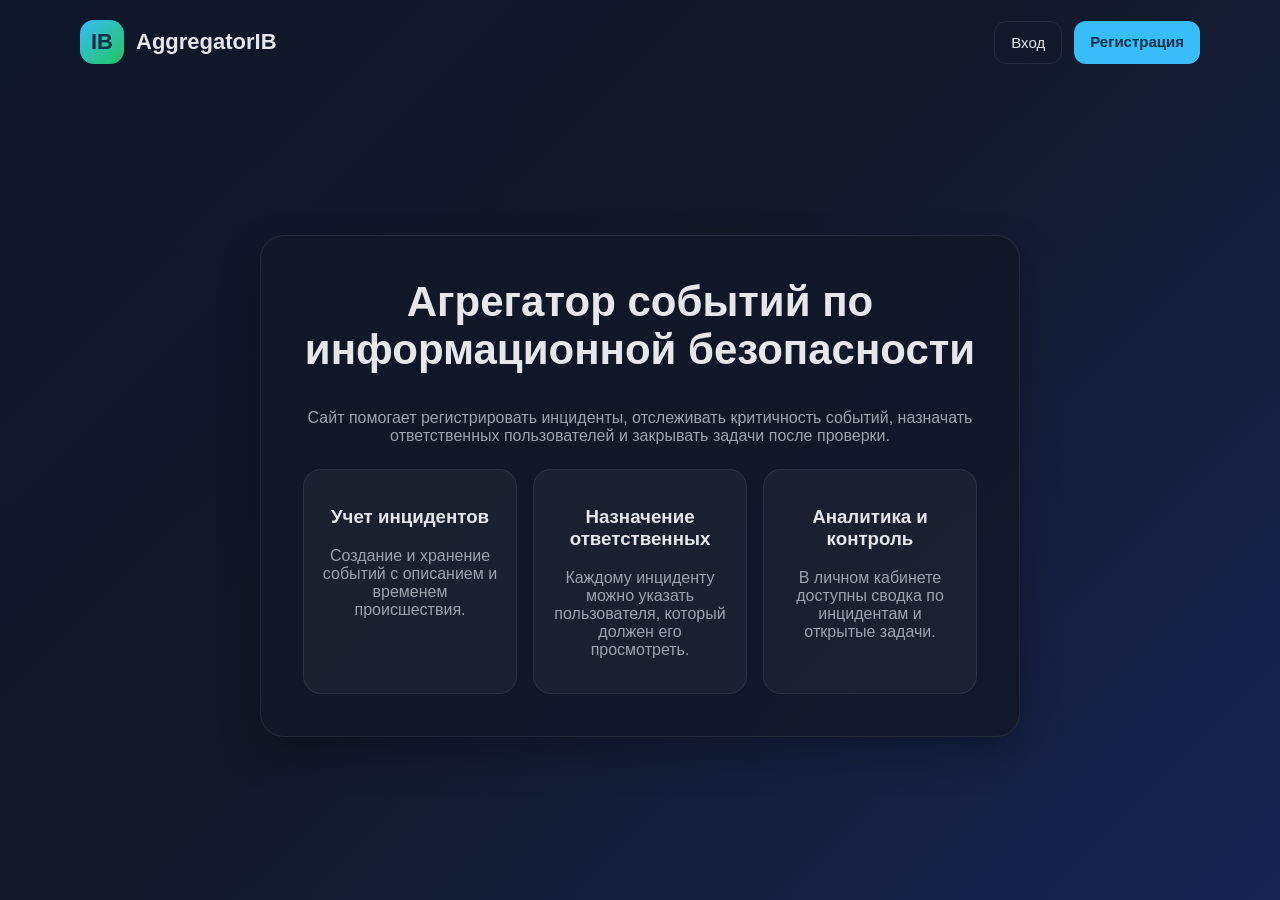
==== static/index.html @ fdbe21df "structure" ====
<!DOCTYPE html>
<html lang="ru">
<head>
    <meta charset="UTF-8">
    <meta name="viewport" content="width=device-width, initial-scale=1.0">
    <title>AggregatorIB</title>
    <link rel="stylesheet" href="/static/css/style.css">
</head>
<body>
    <div class="container">
        <header class="topbar">
            <div class="brand">
                <div class="logo">IB</div>
                <div>AggregatorIB</div>
            </div>
            <div class="top-actions">
                <a class="button button-secondary" href="/login">Вход</a>
                <a class="button button-primary" href="/register">Регистрация</a>
            </div>
        </header>

        <main class="hero">
            <section class="hero-card">
                <h1>Агрегатор событий по информационной безопасности</h1>
                <p class="muted">
                    Сайт помогает регистрировать инциденты, отслеживать критичность событий,
                    назначать ответственных пользователей и закрывать задачи после проверки.
                </p>
                <div class="hero-grid">
                    <div class="feature">
                        <h3>Учет инцидентов</h3>
                        <p class="muted">Создание и хранение событий с описанием и временем происшествия.</p>
                    </div>
                    <div class="feature">
                        <h3>Назначение ответственных</h3>
                        <p class="muted">Каждому инциденту можно указать пользователя, который должен его просмотреть.</p>
                    </div>
                    <div class="feature">
                        <h3>Аналитика и контроль</h3>
                        <p class="muted">В личном кабинете доступны сводка по инцидентам и открытые задачи.</p>
                    </div>
                </div>
            </section>
        </main>
    </div>
</body>
</html>
---- static/css/style.css ----
:root {
    --bg: #0f172a;
    --card: #111827;
    --card-2: #1f2937;
    --text: #e5e7eb;
    --muted: #9ca3af;
    --accent: #38bdf8;
    --danger: #f87171;
    --success: #34d399;
    --border: rgba(255,255,255,0.08);
    --shadow: 0 18px 40px rgba(0,0,0,0.25);
}

* {
    box-sizing: border-box;
}

body {
    margin: 0;
    font-family: Arial, Helvetica, sans-serif;
    background: linear-gradient(135deg, #0f172a, #111827 45%, #172554);
    color: var(--text);
    min-height: 100vh;
}

a {
    color: var(--accent);
    text-decoration: none;
}

a:hover {
    opacity: 0.9;
}

.container {
    width: min(1120px, calc(100% - 32px));
    margin: 0 auto;
}

.topbar {
    display: flex;
    justify-content: space-between;
    align-items: center;
    padding: 20px 0;
}

.brand {
    display: flex;
    align-items: center;
    gap: 12px;
    font-weight: bold;
    font-size: 22px;
}

.logo {
    width: 44px;
    height: 44px;
    border-radius: 14px;
    background: linear-gradient(135deg, #38bdf8, #22c55e);
    display: grid;
    place-items: center;
    color: #082f49;
    font-weight: 900;
}

.top-actions {
    display: flex;
    gap: 12px;
}

.button,
button {
    border: none;
    border-radius: 12px;
    padding: 12px 16px;
    cursor: pointer;
    font-size: 15px;
    transition: transform 0.15s ease, opacity 0.15s ease;
}

.button:hover,
button:hover {
    transform: translateY(-1px);
}

.button-primary,
button {
    background: var(--accent);
    color: #082f49;
    font-weight: 700;
}

.button-secondary {
    background: transparent;
    color: var(--text);
    border: 1px solid var(--border);
}

.hero {
    display: grid;
    place-items: center;
    min-height: calc(100vh - 96px);
    text-align: center;
}

.hero-card,
.auth-card,
.card {
    background: rgba(17, 24, 39, 0.9);
    border: 1px solid var(--border);
    box-shadow: var(--shadow);
    border-radius: 24px;
}

.hero-card {
    padding: 42px;
    max-width: 760px;
}

.hero-card h1 {
    margin-top: 0;
    font-size: 42px;
}

.hero-grid {
    display: grid;
    grid-template-columns: repeat(auto-fit, minmax(180px, 1fr));
    gap: 16px;
    margin-top: 24px;
}

.feature {
    background: rgba(255,255,255,0.04);
    border-radius: 18px;
    padding: 18px;
    border: 1px solid var(--border);
}

.auth-page {
    display: grid;
    place-items: center;
    min-height: 100vh;
}

.auth-card {
    width: min(420px, calc(100% - 32px));
    padding: 28px;
}

input,
select,
textarea {
    width: 100%;
    padding: 12px 14px;
    border-radius: 12px;
    border: 1px solid var(--border);
    background: rgba(255,255,255,0.03);
    color: var(--text);
    margin-top: 8px;
    margin-bottom: 16px;
}

textarea {
    min-height: 140px;
    resize: vertical;
}

label {
    font-size: 14px;
    color: var(--muted);
}

.muted {
    color: var(--muted);
}

.message {
    margin-top: 12px;
    padding: 12px 14px;
    border-radius: 12px;
    display: none;
}

.message.show {
    display: block;
}

.message.error {
    background: rgba(248, 113, 113, 0.12);
    color: #fecaca;
    border: 1px solid rgba(248, 113, 113, 0.3);
}

.message.success {
    background: rgba(52, 211, 153, 0.12);
    color: #a7f3d0;
    border: 1px solid rgba(52, 211, 153, 0.3);
}

.dashboard {
    display: flex;
    min-height: 100vh;
}

.sidebar {
    width: 300px;
    background: rgba(2, 6, 23, 0.92);
    border-right: 1px solid var(--border);
    padding: 24px 18px;
    transition: transform 0.25s ease;
}

.sidebar-toggle {
    display: none;
}

.user-box {
    background: rgba(255,255,255,0.04);
    border-radius: 18px;
    padding: 18px;
    margin-bottom: 20px;
}

.avatar {
    width: 56px;
    height: 56px;
    border-radius: 50%;
    display: grid;
    place-items: center;
    background: linear-gradient(135deg, #38bdf8, #22c55e);
    color: #082f49;
    font-size: 24px;
    font-weight: 800;
    margin-bottom: 12px;
}

.nav-list {
    display: flex;
    flex-direction: column;
    gap: 10px;
}

.nav-link {
    display: block;
    padding: 12px 14px;
    border-radius: 12px;
    color: var(--text);
    background: rgba(255,255,255,0.03);
}

.nav-link.active {
    background: rgba(56, 189, 248, 0.16);
    border: 1px solid rgba(56, 189, 248, 0.26);
}

.content {
    flex: 1;
    padding: 24px;
}

.page-header {
    display: flex;
    justify-content: space-between;
    align-items: flex-start;
    gap: 16px;
    margin-bottom: 20px;
}

.grid-2,
.stats-grid,
.incidents-grid {
    display: grid;
    gap: 18px;
}

.grid-2 {
    grid-template-columns: repeat(auto-fit, minmax(280px, 1fr));
}

.stats-grid {
    grid-template-columns: repeat(auto-fit, minmax(200px, 1fr));
}

.card {
    padding: 20px;
}

.stat-number {
    font-size: 34px;
    font-weight: 800;
    margin-top: 8px;
}

.incident-card {
    border: 1px solid var(--border);
    border-radius: 18px;
    padding: 18px;
    background: rgba(255,255,255,0.03);
}

.badge {
    display: inline-flex;
    align-items: center;
    gap: 6px;
    border-radius: 999px;
    padding: 8px 12px;
    font-size: 13px;
    font-weight: 700;
    margin-right: 8px;
    margin-bottom: 8px;
}

.badge-critical { background: rgba(248, 113, 113, 0.15); color: #fecaca; }
.badge-normal { background: rgba(56, 189, 248, 0.14); color: #bae6fd; }
.badge-open { background: rgba(250, 204, 21, 0.12); color: #fde68a; }
.badge-closed { background: rgba(52, 211, 153, 0.15); color: #a7f3d0; }

.empty {
    text-align: center;
    color: var(--muted);
    padding: 32px;
}

.mobile-topbar {
    display: none;
    padding: 14px 16px;
    justify-content: space-between;
    align-items: center;
    border-bottom: 1px solid var(--border);
    background: rgba(2, 6, 23, 0.92);
}

@media (max-width: 860px) {
    .dashboard {
        display: block;
    }

    .mobile-topbar {
        display: flex;
    }

    .sidebar {
        position: fixed;
        inset: 0 auto 0 0;
        z-index: 20;
        transform: translateX(-100%);
        height: 100vh;
    }

    .sidebar.open {
        transform: translateX(0);
    }

    .content {
        padding: 18px;
    }

    .sidebar-toggle {
        display: inline-flex;
        background: transparent;
        color: var(--text);
        border: 1px solid var(--border);
    }
}
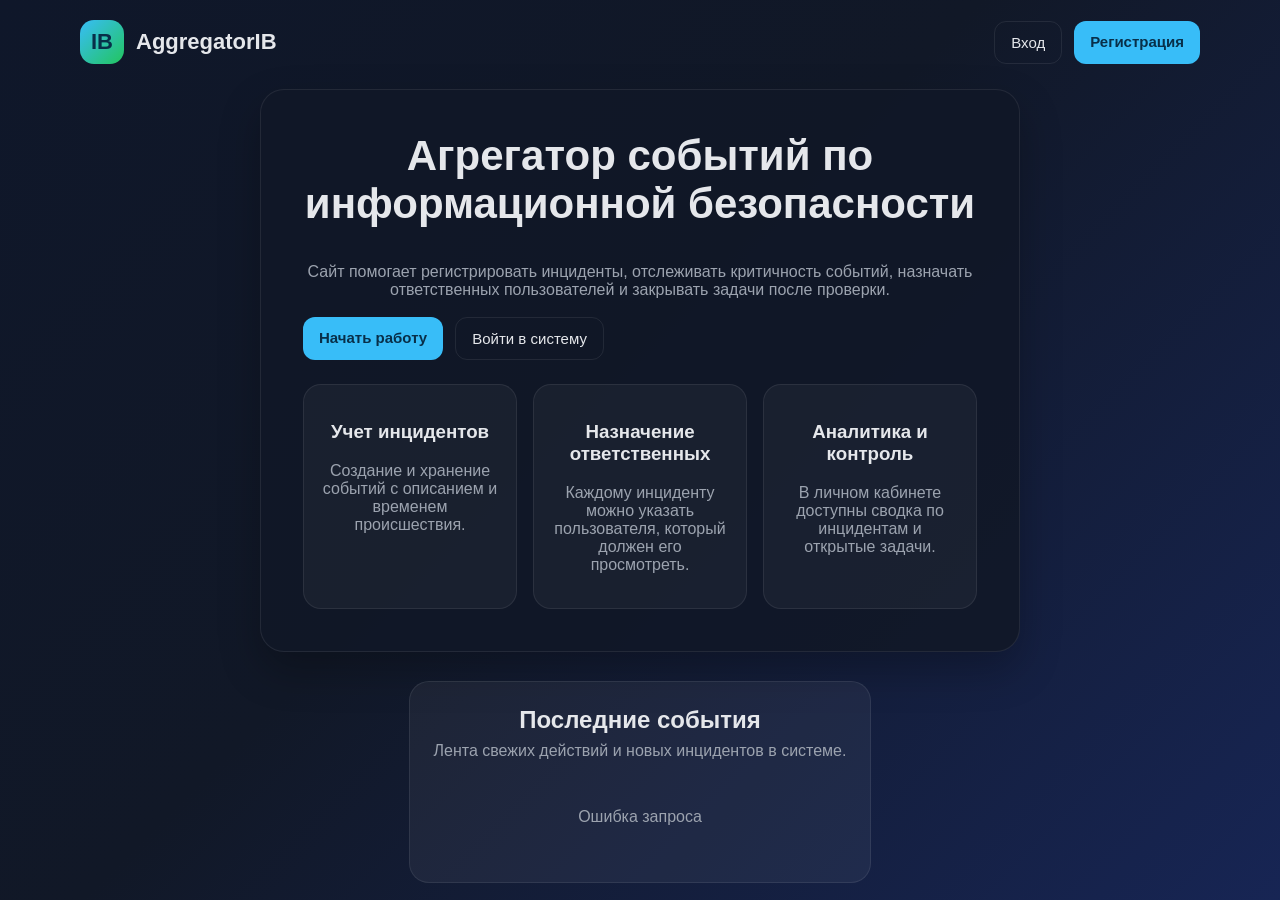
==== commit d6b29cde: "bebrav2" ====
--- a/static/index.html
+++ b/static/index.html
@@ -5,6 +5,67 @@
     <meta name="viewport" content="width=device-width, initial-scale=1.0">
     <title>AggregatorIB</title>
     <link rel="stylesheet" href="/static/css/style.css">
+    <style>
+        .landing-sections {
+            display: grid;
+            gap: 20px;
+            margin-top: 24px;
+        }
+
+        .feed-card {
+            margin-top: 20px;
+            padding: 24px;
+            border-radius: 20px;
+            background: rgba(255,255,255,0.05);
+            border: 1px solid rgba(255,255,255,0.08);
+        }
+
+        .feed-list {
+            display: grid;
+            gap: 12px;
+            margin-top: 16px;
+        }
+
+        .feed-item {
+            padding: 14px;
+            border-radius: 14px;
+            background: rgba(255,255,255,0.04);
+            border: 1px solid rgba(255,255,255,0.08);
+        }
+
+        .feed-item-top {
+            display: flex;
+            justify-content: space-between;
+            gap: 10px;
+            flex-wrap: wrap;
+            margin-bottom: 8px;
+        }
+
+        .feed-badges {
+            display: flex;
+            gap: 8px;
+            flex-wrap: wrap;
+            margin-top: 10px;
+        }
+
+        .feed-chip {
+            padding: 6px 10px;
+            border-radius: 999px;
+            background: rgba(255,255,255,0.06);
+            font-size: 13px;
+        }
+
+        .hero-actions {
+            display: flex;
+            gap: 12px;
+            flex-wrap: wrap;
+            margin-top: 18px;
+        }
+
+        .hero-actions a {
+            text-decoration: none;
+        }
+    </style>
 </head>
 <body>
     <div class="container">
@@ -26,7 +87,13 @@
                     Сайт помогает регистрировать инциденты, отслеживать критичность событий,
                     назначать ответственных пользователей и закрывать задачи после проверки.
                 </p>
-                <div class="hero-grid">
+
+                <div class="hero-actions">
+                    <a class="button button-primary" href="/register">Начать работу</a>
+                    <a class="button button-secondary" href="/login">Войти в систему</a>
+                </div>
+
+                <div class="hero-grid" style="margin-top: 24px;">
                     <div class="feature">
                         <h3>Учет инцидентов</h3>
                         <p class="muted">Создание и хранение событий с описанием и временем происшествия.</p>
@@ -41,7 +108,22 @@
                     </div>
                 </div>
             </section>
+
+            <section class="feed-card">
+                <div class="section-title-row" style="display:flex; justify-content:space-between; align-items:center; gap:12px;">
+                    <div>
+                        <h2 style="margin:0;">Последние события</h2>
+                        <p class="muted" style="margin:8px 0 0 0;">Лента свежих действий и новых инцидентов в системе.</p>
+                    </div>
+                </div>
+
+                <div id="public-feed-list" class="feed-list">
+                    <div class="empty">Загрузка ленты...</div>
+                </div>
+            </section>
         </main>
     </div>
+
+    <script src="/static/js/app.js"></script>
 </body>
-</html>
+</html>
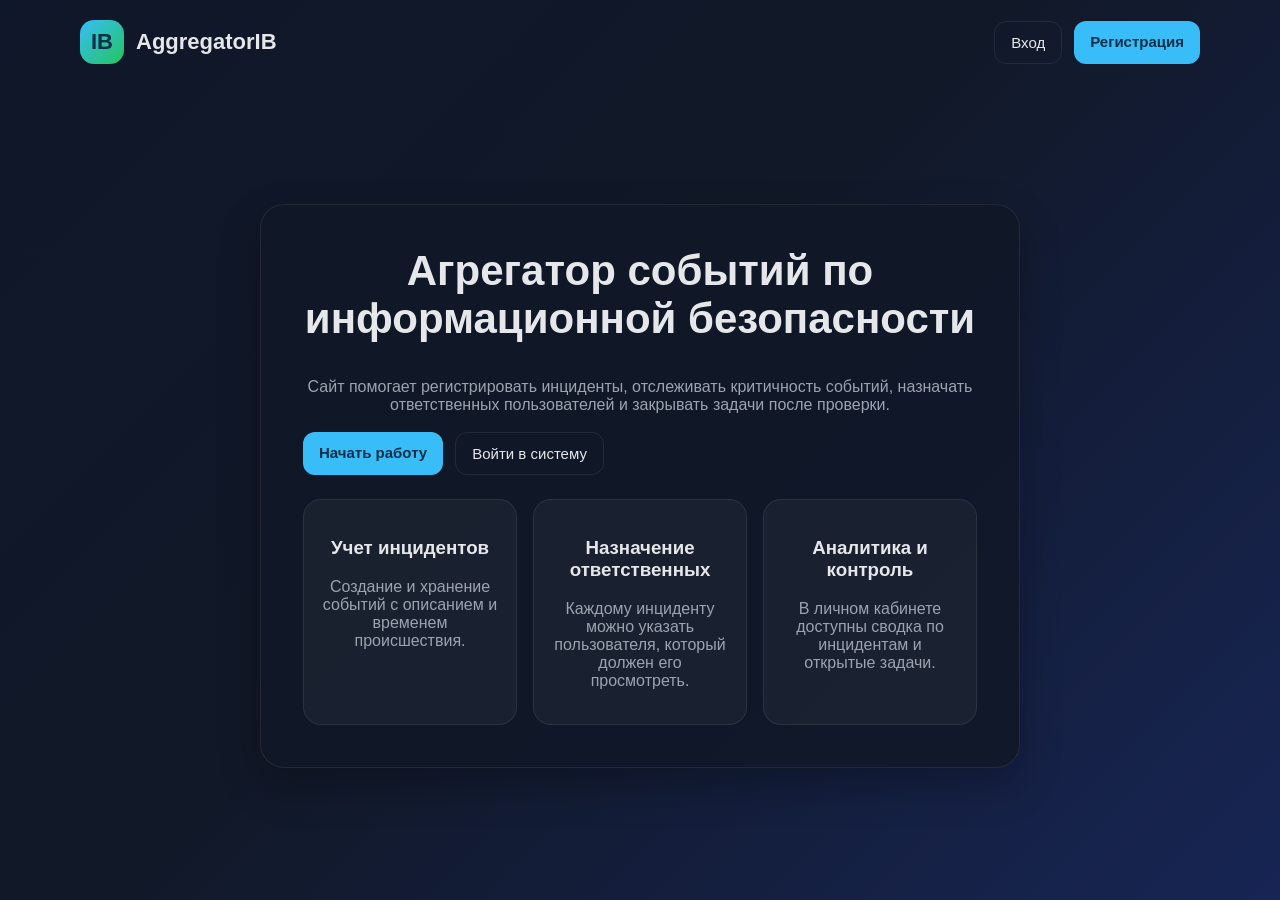
==== commit 6a5f2dcf: "gotovo" ====
--- a/static/index.html
+++ b/static/index.html
@@ -109,21 +109,5 @@
                 </div>
             </section>
 
-            <section class="feed-card">
-                <div class="section-title-row" style="display:flex; justify-content:space-between; align-items:center; gap:12px;">
-                    <div>
-                        <h2 style="margin:0;">Последние события</h2>
-                        <p class="muted" style="margin:8px 0 0 0;">Лента свежих действий и новых инцидентов в системе.</p>
-                    </div>
-                </div>
-
-                <div id="public-feed-list" class="feed-list">
-                    <div class="empty">Загрузка ленты...</div>
-                </div>
-            </section>
-        </main>
-    </div>
-
-    <script src="/static/js/app.js"></script>
 </body>
 </html>
